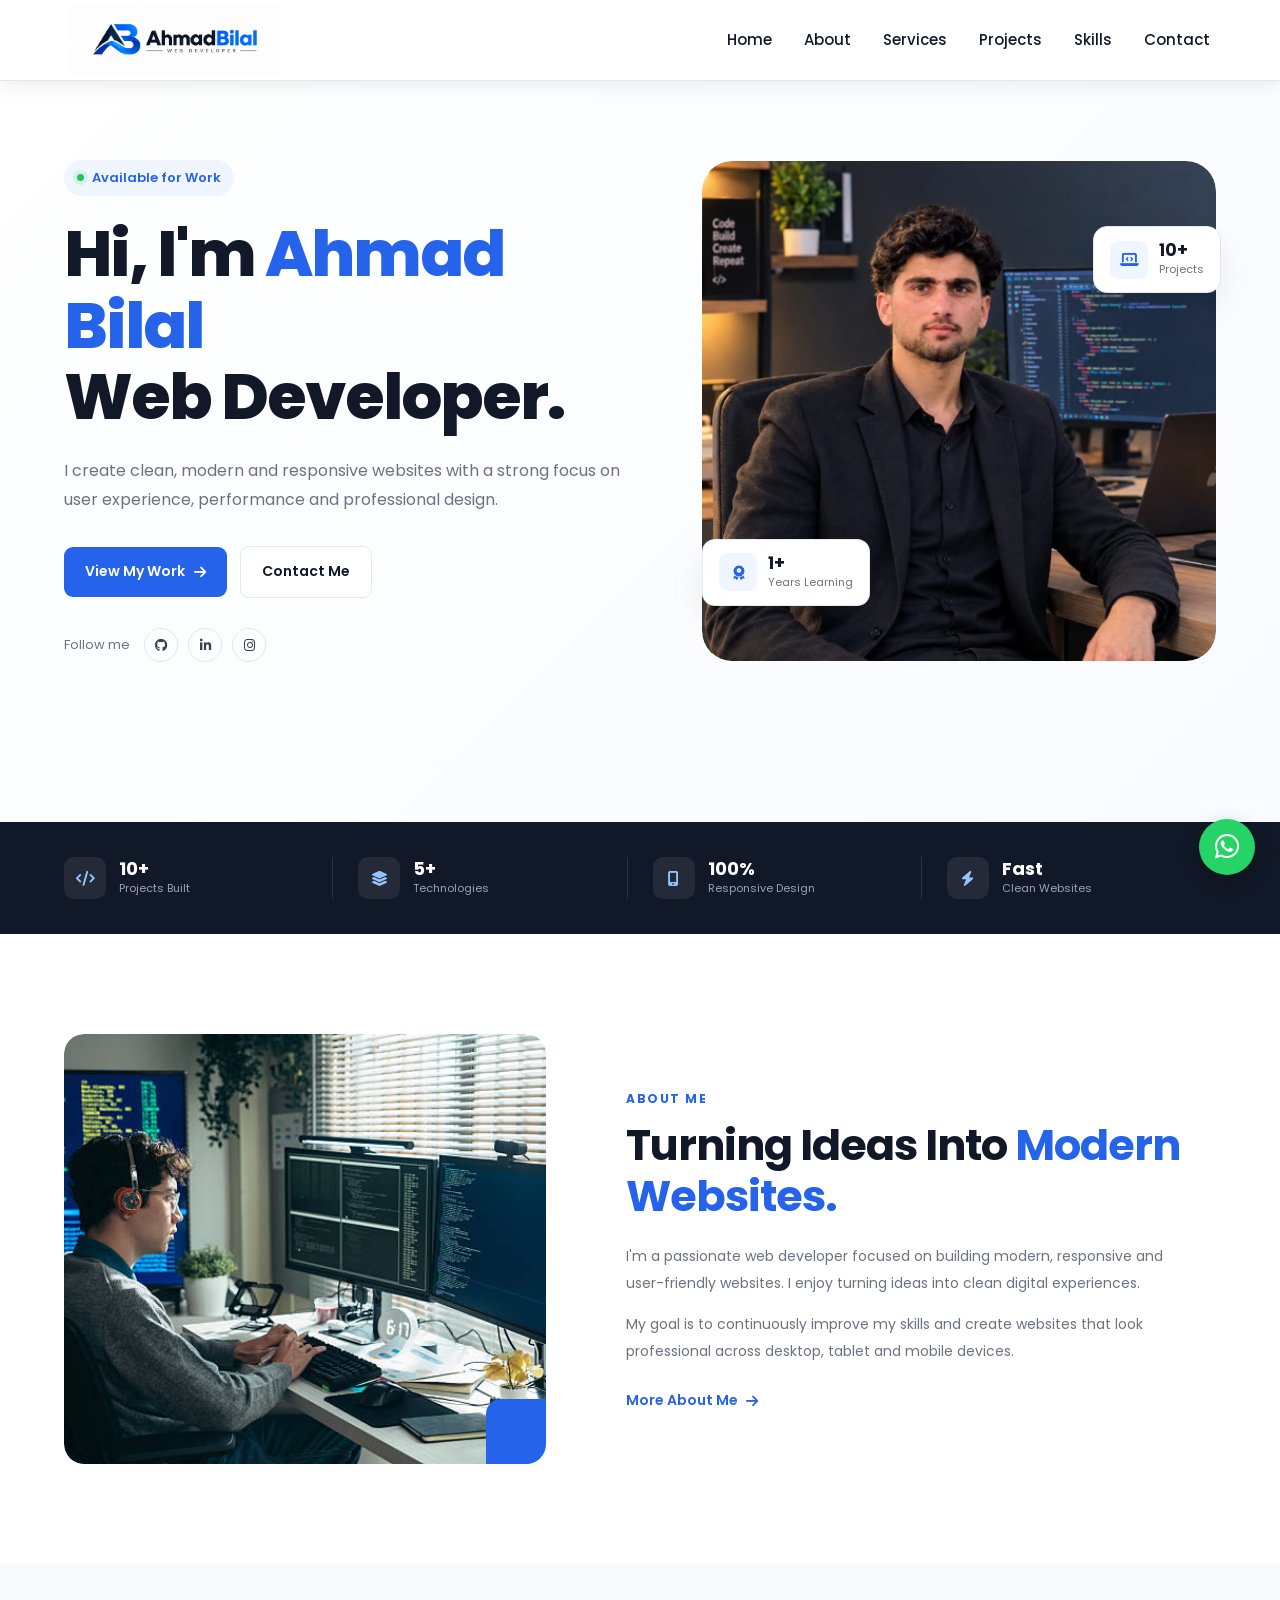
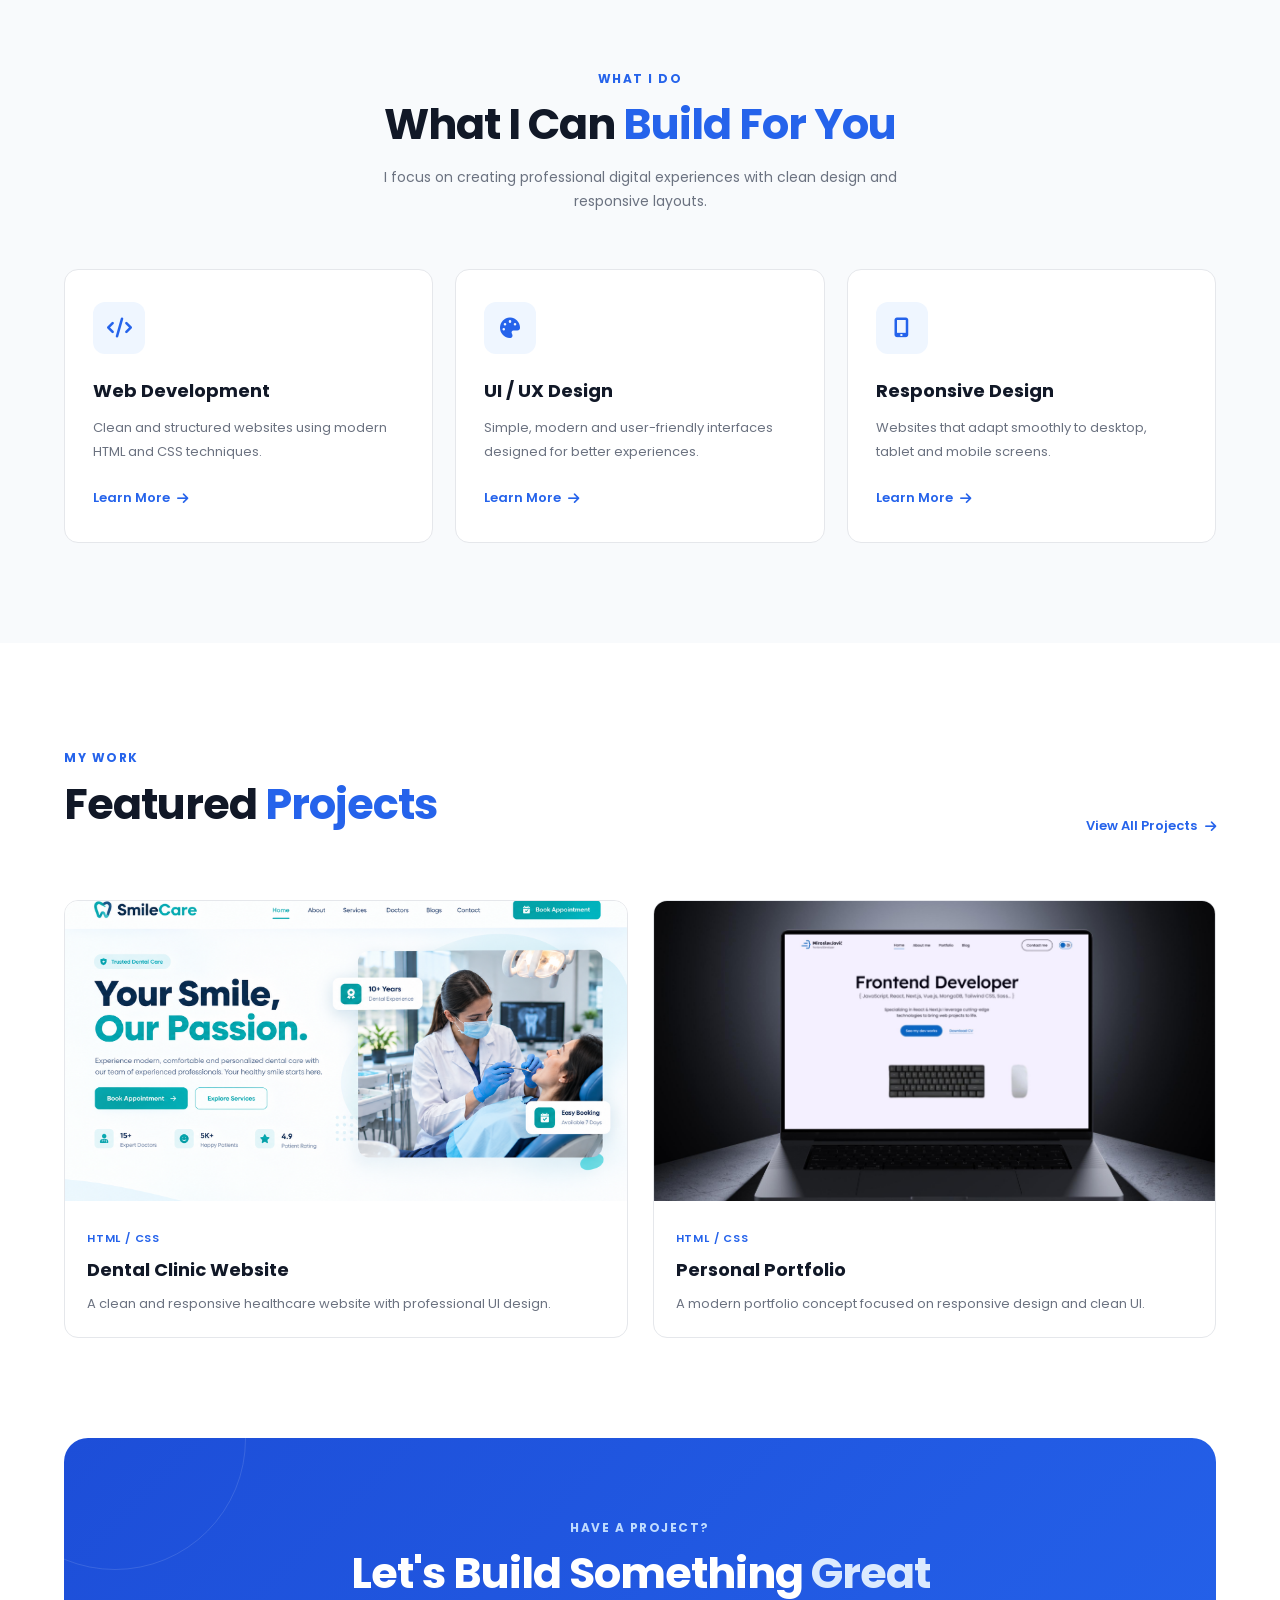
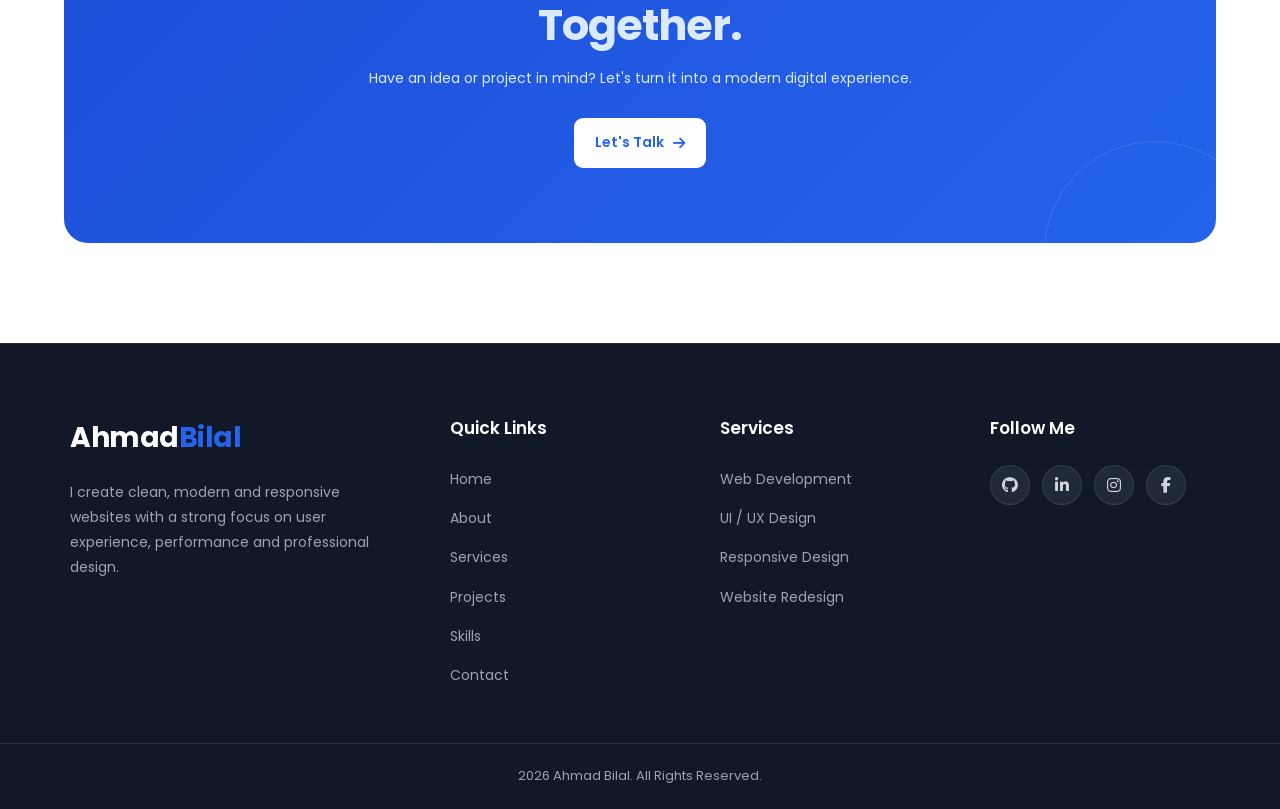
==== index.html @ e73aa239 "Add personal portfolio website" ====
<!DOCTYPE html>
<html lang="en">

<head>

    <meta charset="UTF-8">

    <meta name="viewport"
          content="width=device-width, initial-scale=1.0">

    <meta name="description"
          content="Personal portfolio website showcasing skills, projects and professional experience.">

    <title>My Portfolio | Web Developer</title>


    <!-- =========================================
         GOOGLE FONT
    ========================================= -->

    <link rel="preconnect"
          href="https://fonts.googleapis.com">

    <link rel="preconnect"
          href="https://fonts.gstatic.com"
          crossorigin>

    <link href="https://fonts.googleapis.com/css2?family=Poppins:wght@300;400;500;600;700;800&display=swap"
          rel="stylesheet">


    <!-- =========================================
         FONT AWESOME
    ========================================= -->

    <link rel="stylesheet"
          href="https://cdnjs.cloudflare.com/ajax/libs/font-awesome/6.5.2/css/all.min.css">


    <!-- =========================================
         PAGE CSS
    ========================================= -->
     
   <link rel="stylesheet" href="css/index.css">
    <link rel="stylesheet" href="css/navbar.css">
    <link rel="stylesheet" href="css/footer.css">

</head>


<body>


    <!-- =========================================
         HEADER / NAVBAR
    ========================================= -->

   <header id="navbar"></header>



    <!-- =========================================
         MAIN CONTENT
    ========================================= -->

    <main>


        <!-- =====================================
             HERO SECTION
        ====================================== -->

        <section class="hero">

            <div class="container hero-container">


                <!-- Hero Content -->

                <div class="hero-content">

                    <span class="hero-badge">
                        <span class="badge-dot"></span>
                        Available for Work
                    </span>


                    <h1>
                        Hi, I'm
                        <span>Ahmad Bilal</span>
                        <br>
                        Web Developer.
                    </h1>


                    <p>
                        I create clean, modern and responsive websites
                        with a strong focus on user experience,
                        performance and professional design.
                    </p>


                    <!-- Hero Buttons -->

                    <div class="hero-buttons">

                        <a href="projects.html"
                           class="btn btn-primary">

                            View My Work

                            <i class="fa-solid fa-arrow-right"></i>

                        </a>


                        <a href="contact.html"
                           class="btn btn-secondary">

                            Contact Me

                        </a>

                    </div>


                    <!-- Hero Social Links -->

                    <div class="hero-social">

                        <span>Follow me</span>

                        <a href="#"
                           aria-label="GitHub">
                            <i class="fa-brands fa-github"></i>
                        </a>

                        <a href="https://www.linkedin.com/in/ahmad-bilal-4a26a1421"
                           aria-label="LinkedIn">
                            <i class="fa-brands fa-linkedin-in"></i>
                        </a>

                        <a href="https://www.instagram.com/aesthetic11109?stkn=MWE2bXgydjdvMmVmZQ=="
                           aria-label="Instagram">
                            <i class="fa-brands fa-instagram"></i>
                        </a>

                    </div>

                </div>



                <!-- Hero Visual -->

                <div class="hero-visual">

                    <div class="hero-image-wrapper">

                        <img src="./portfolio-images/my-img.jpeg"
                             alt="Professional web developer working">

                    </div>


                    <!-- Experience Card -->

                    <div class="floating-card experience-card">

                        <div class="floating-icon">
                            <i class="fa-solid fa-award"></i>
                        </div>

                        <div>
                            <strong>1+</strong>
                            <span>Years Learning</span>
                        </div>

                    </div>


                    <!-- Project Card -->

                    <div class="floating-card project-card">

                        <div class="floating-icon">
                            <i class="fa-solid fa-laptop-code"></i>
                        </div>

                        <div>
                            <strong>10+</strong>
                            <span>Projects</span>
                        </div>

                    </div>

                </div>

            </div>

        </section>



        <!-- =====================================
             QUICK STATS
        ====================================== -->

        <section class="stats-section">

            <div class="container stats-grid">


                <div class="stat-item">

                    <div class="stat-icon">
                        <i class="fa-solid fa-code"></i>
                    </div>

                    <div>
                        <strong>10+</strong>
                        <span>Projects Built</span>
                    </div>

                </div>


                <div class="stat-item">

                    <div class="stat-icon">
                        <i class="fa-solid fa-layer-group"></i>
                    </div>

                    <div>
                        <strong>5+</strong>
                        <span>Technologies</span>
                    </div>

                </div>


                <div class="stat-item">

                    <div class="stat-icon">
                        <i class="fa-solid fa-mobile-screen"></i>
                    </div>

                    <div>
                        <strong>100%</strong>
                        <span>Responsive Design</span>
                    </div>

                </div>


                <div class="stat-item">

                    <div class="stat-icon">
                        <i class="fa-solid fa-bolt"></i>
                    </div>

                    <div>
                        <strong>Fast</strong>
                        <span>Clean Websites</span>
                    </div>

                </div>

            </div>

        </section>



        <!-- =====================================
             ABOUT PREVIEW
        ====================================== -->

        <section class="about-preview section-padding">

            <div class="container about-grid">


                <!-- About Image -->

                <div class="about-image">

                    <div class="image-frame">

                        <img src="./portfolio-images/working-space-img.jpg"
                             alt="Web developer workspace">

                    </div>

                </div>


                <!-- About Content -->

                <div class="about-content">

                    <span class="section-label">
                        ABOUT ME
                    </span>

                    <h2>
                        Turning Ideas Into
                        <span>Modern Websites.</span>
                    </h2>

                    <p>
                        I'm a passionate web developer focused on
                        building modern, responsive and user-friendly
                        websites. I enjoy turning ideas into clean
                        digital experiences.
                    </p>

                    <p>
                        My goal is to continuously improve my skills
                        and create websites that look professional
                        across desktop, tablet and mobile devices.
                    </p>


                    <a href="about.html"
                       class="text-btn">

                        More About Me
                        <i class="fa-solid fa-arrow-right"></i>

                    </a>

                </div>

            </div>

        </section>



        <!-- =====================================
             SERVICES / WHAT I DO
        ====================================== -->

        <section class="services-preview section-padding">

            <div class="container">


                <!-- Section Heading -->

                <div class="section-heading">

                    <span class="section-label">
                        WHAT I DO
                    </span>

                    <h2>
                        What I Can
                        <span>Build For You</span>
                    </h2>

                    <p>
                        I focus on creating professional digital
                        experiences with clean design and responsive
                        layouts.
                    </p>

                </div>


                <!-- Service Cards -->

                <div class="services-grid">


                    <!-- Card 1 -->

                    <article class="service-card">

                        <div class="service-icon">
                            <i class="fa-solid fa-code"></i>
                        </div>

                        <h3>
                            Web Development
                        </h3>

                        <p>
                            Clean and structured websites using
                            modern HTML and CSS techniques.
                        </p>

                        <a href="services.html"
                           class="service-link">

                            Learn More
                            <i class="fa-solid fa-arrow-right"></i>

                        </a>

                    </article>


                    <!-- Card 2 -->

                    <article class="service-card">

                        <div class="service-icon">
                            <i class="fa-solid fa-palette"></i>
                        </div>

                        <h3>
                            UI / UX Design
                        </h3>

                        <p>
                            Simple, modern and user-friendly
                            interfaces designed for better experiences.
                        </p>

                        <a href="services.html"
                           class="service-link">

                            Learn More
                            <i class="fa-solid fa-arrow-right"></i>

                        </a>

                    </article>


                    <!-- Card 3 -->

                    <article class="service-card">

                        <div class="service-icon">
                            <i class="fa-solid fa-mobile-screen-button"></i>
                        </div>

                        <h3>
                            Responsive Design
                        </h3>

                        <p>
                            Websites that adapt smoothly to
                            desktop, tablet and mobile screens.
                        </p>

                        <a href="services.html"
                           class="service-link">

                            Learn More
                            <i class="fa-solid fa-arrow-right"></i>

                        </a>

                    </article>


                </div>

            </div>

        </section>



        <!-- =====================================
             FEATURED PROJECTS
        ====================================== -->

        <section class="projects-preview section-padding">

            <div class="container">


                <div class="section-heading projects-heading">

                    <div>

                        <span class="section-label">
                            MY WORK
                        </span>

                        <h2>
                            Featured
                            <span>Projects</span>
                        </h2>

                    </div>


                    <a href="projects.html"
                       class="view-all-btn">

                        View All Projects
                        <i class="fa-solid fa-arrow-right"></i>

                    </a>

                </div>


                <!-- Project Cards -->

                <div class="projects-grid">


                    <!-- Project 1 -->

                    <article class="project-card">

                        <div class="project-image">

                            <img src="./portfolio-images/website-img-index.png"
                                 alt="Dental clinic website project">

                            <div class="project-overlay">

                                <a href="projects.html"
                                   aria-label="View project">
                                    <i class="fa-solid fa-arrow-up-right-from-square"></i>
                                </a>

                            </div>

                        </div>

                        <div class="project-content">

                            <span>
                                HTML / CSS
                            </span>

                            <h3>
                                Dental Clinic Website
                            </h3>

                            <p>
                                A clean and responsive healthcare
                                website with professional UI design.
                            </p>

                        </div>

                    </article>


                    <!-- Project 2 -->

                    <article class="project-card">

                        <div class="project-image">

                            <img src="./portfolio-images/project-2-portfolio.jpeg"
                                 alt="Portfolio website project">

                            <div class="project-overlay">

                                <a href="projects.html"
                                   aria-label="View project">
                                    <i class="fa-solid fa-arrow-up-right-from-square"></i>
                                </a>

                            </div>

                        </div>

                        <div class="project-content">

                            <span>
                                HTML / CSS
                            </span>

                            <h3>
                                Personal Portfolio
                            </h3>

                            <p>
                                A modern portfolio concept focused
                                on responsive design and clean UI.
                            </p>

                        </div>

                    </article>


                </div>

            </div>

        </section>



        <!-- =====================================
             CTA SECTION
        ====================================== -->

        <section class="cta-section">

            <div class="container">

                <div class="cta-box">

                    <div class="cta-content">

                        <span class="section-label">
                            HAVE A PROJECT?
                        </span>

                        <h2>
                            Let's Build Something
                            <span>Great Together.</span>
                        </h2>

                        <p>
                            Have an idea or project in mind?
                            Let's turn it into a modern digital
                            experience.
                        </p>

                        <a href="contact.html"
                           class="btn btn-light">

                            Let's Talk
                            <i class="fa-solid fa-arrow-right"></i>

                        </a>

                    </div>

                </div>

            </div>

        </section>

    </main>



    <!-- =========================================
         FOOTER
    ========================================== -->

    <footer id="footer"></footer>

    <script src="js/navbar.js"></script>
    <script src="js/footer.js"></script>

</body>

</html>
---- css/index.css ----
:root {

    --primary: #2563eb;
    --primary-dark: #1d4ed8;
    --primary-light: #eff6ff;

    --dark: #111827;
    --dark-light: #374151;

    --text: #4b5563;
    --text-light: #6b7280;

    --white: #ffffff;
    --light-bg: #f8fafc;
    --border: #e5e7eb;

    --shadow-sm:
        0 5px 20px rgba(0, 0, 0, 0.05);

    --shadow-md:
        0 15px 35px rgba(0, 0, 0, 0.08);

    --shadow-lg:
        0 25px 50px rgba(0, 0, 0, 0.12);

    --radius-sm: 8px;
    --radius-md: 14px;
    --radius-lg: 20px;

    --transition: 0.3s ease;

}


/* =====================================================
   2. RESET
===================================================== */

* {
    margin: 0;
    padding: 0;
    box-sizing: border-box;
}


html {
    scroll-behavior: smooth;
}


body {
    font-family: "Poppins", sans-serif;

    background: var(--white);
    color: var(--text);

    line-height: 1.7;

    overflow-x: hidden;
}


img {
    display: block;
    width: 100%;
}


a {
    text-decoration: none;
    color: inherit;
}


button,
input,
textarea {
    font-family: inherit;
}


/* =====================================================
   3. COMMON CONTAINER
===================================================== */

.container {
    width: 90%;
    max-width: 1200px;
    margin: 0 auto;
}


.section-padding {
    padding: 100px 0;
}


/* =====================================================
   4. HEADER / NAVBAR
===================================================== */

.header {
    width: 100%;

    background: rgba(255, 255, 255, 0.96);

    border-bottom: 1px solid var(--border);

    position: sticky;
    top: 0;

    z-index: 1000;

    backdrop-filter: blur(12px);
}


/* =====================================================
   5. HERO SECTION
===================================================== */

.hero {
    min-height: calc(100vh - 78px);

    display: flex;
    align-items: center;

    background:
        linear-gradient(
            135deg,
            #ffffff 0%,
            #f8fbff 100%
        );

    padding: 80px 0;
}


.hero-container {
    display: grid;

    grid-template-columns:
        1.05fr
        0.95fr;

    align-items: center;

    gap: 70px;
}


/* Hero Content */

.hero-content {
    max-width: 620px;
}


.hero-badge {
    display: inline-flex;
    align-items: center;

    gap: 8px;

    padding: 7px 13px;

    background: var(--primary-light);

    color: var(--primary);

    border-radius: 50px;

    font-size: 13px;
    font-weight: 600;

    margin-bottom: 22px;
}


.badge-dot {
    width: 7px;
    height: 7px;

    background: #22c55e;

    border-radius: 50%;

    box-shadow:
        0 0 0 4px rgba(34, 197, 94, 0.12);
}


.hero-content h1 {
    color: var(--dark);

    font-size: clamp(42px, 5vw, 68px);

    line-height: 1.12;

    letter-spacing: -2px;

    font-weight: 800;

    margin-bottom: 24px;
}


.hero-content h1 span {
    color: var(--primary);
}


.hero-content > p {
    max-width: 560px;

    color: var(--text-light);

    font-size: 16px;

    line-height: 1.8;

    margin-bottom: 32px;
}


/* Hero Buttons */

.hero-buttons {
    display: flex;
    align-items: center;

    gap: 13px;

    flex-wrap: wrap;

    margin-bottom: 30px;
}


.btn {
    display: inline-flex;
    align-items: center;
    justify-content: center;

    gap: 9px;

    padding: 13px 21px;

    border-radius: 9px;

    font-size: 14px;
    font-weight: 600;

    transition: var(--transition);
}


.btn-primary {
    background: var(--primary);
    color: var(--white);
}


.btn-primary:hover {
    background: var(--primary-dark);

    transform: translateY(-2px);

    box-shadow:
        0 12px 25px rgba(37, 99, 235, 0.20);
}


.btn-secondary {
    border: 1px solid var(--border);

    background: var(--white);

    color: var(--dark);
}


.btn-secondary:hover {
    border-color: var(--primary);

    color: var(--primary);

    transform: translateY(-2px);
}


/* Social */

.hero-social {
    display: flex;
    align-items: center;

    gap: 10px;
}


.hero-social > span {
    color: var(--text-light);

    font-size: 13px;

    margin-right: 4px;
}


.hero-social a {
    width: 34px;
    height: 34px;

    display: flex;
    align-items: center;
    justify-content: center;

    border: 1px solid var(--border);

    border-radius: 50%;

    color: var(--dark-light);

    font-size: 13px;

    transition: var(--transition);
}


.hero-social a:hover {
    background: var(--primary);

    border-color: var(--primary);

    color: var(--white);

    transform: translateY(-3px);
}


/* =====================================================
   6. HERO VISUAL
===================================================== */


.hero-visual {
    position: relative;
    width: 100%;
    max-width: 520px;
}


.hero-image-wrapper {
    position: relative;
    width: 100%;
    height: 500px;

    overflow: hidden;
    border-radius: 30px;
}


.hero-image-wrapper::before {
    content: "";

    position: absolute;

    width: 100%;
    height: 100%;

    right: -20px;
    bottom: -20px;

    background: var(--primary-light);

    border-radius: 24px;

    z-index: -1;
}


.hero-image-wrapper img {
    position: relative;

    width: 100%;
    height: 100%;

    display: block;

    object-fit: cover;
    object-position: center;

    border-radius: 30px;
}


/* Decorative Circle */


.hero-image-bg {
    position: absolute;
    inset: 0;
    border-radius: 30px;
}


/* =====================================================
   7. FLOATING CARDS
===================================================== */

.floating-card {
    position: absolute;

    display: flex;
    align-items: center;

    gap: 11px;

    padding: 13px 16px;

    background: var(--white);

    border: 1px solid rgba(229, 231, 235, 0.8);

    border-radius: 13px;

    box-shadow: var(--shadow-md);

    z-index: 4;
}


.floating-icon {
    width: 38px;
    height: 38px;

    display: flex;
    align-items: center;
    justify-content: center;

    background: var(--primary-light);

    color: var(--primary);

    border-radius: 9px;

    font-size: 15px;
}


.floating-card strong {
    display: block;

    color: var(--dark);

    font-size: 17px;

    line-height: 1.2;
}


.floating-card span {
    display: block;

    color: var(--text-light);

    font-size: 11px;
}


.experience-card {
    left: 0;
    bottom: 55px;
}


.project-card {
    right: -5px;
    top: 65px;
}


/* =====================================================
   8. STATS
===================================================== */

.stats-section {
    padding: 35px 0;

    background: var(--dark);
}


.stats-grid {
    display: grid;

    grid-template-columns:
        repeat(4, 1fr);

    gap: 25px;
}


.stat-item {
    display: flex;
    align-items: center;

    gap: 13px;

    padding-right: 20px;

    border-right: 1px solid rgba(255, 255, 255, 0.12);
}


.stat-item:last-child {
    border-right: none;
}


.stat-icon {
    width: 42px;
    height: 42px;

    display: flex;
    align-items: center;
    justify-content: center;

    background: rgba(255, 255, 255, 0.08);

    color: #93c5fd;

    border-radius: 10px;

    font-size: 15px;

    flex-shrink: 0;
}


.stat-item strong {
    display: block;

    color: var(--white);

    font-size: 18px;

    line-height: 1.2;
}


.stat-item span {
    display: block;

    color: #9ca3af;

    font-size: 11px;
}


/* =====================================================
   9. SECTION HEADING
===================================================== */

.section-heading {
    max-width: 650px;

    margin: 0 auto 55px;

    text-align: center;
}


.section-label {
    display: inline-block;

    color: var(--primary);

    font-size: 12px;

    font-weight: 700;

    letter-spacing: 1.5px;

    margin-bottom: 10px;
}


.section-heading h2,
.about-content h2,
.cta-content h2 {
    color: var(--dark);

    font-size: clamp(30px, 4vw, 43px);

    line-height: 1.2;

    letter-spacing: -1px;

    font-weight: 700;

    margin-bottom: 15px;
}


.section-heading h2 span,
.about-content h2 span,
.cta-content h2 span {
    color: var(--primary);
}


.section-heading p {
    color: var(--text-light);

    font-size: 14px;

    max-width: 570px;

    margin: auto;
}


/* =====================================================
   10. ABOUT PREVIEW
===================================================== */

.about-preview {
    background: var(--white);
}


.about-grid {
    display: grid;

    grid-template-columns:
        0.9fr
        1.1fr;

    align-items: center;

    gap: 80px;
}


.about-image {
    width: 100%;
}

.image-frame {
    position: relative;

    width: 100%;
    height: 430px;

    overflow: hidden;

    border-radius: 20px;
}

.image-frame img {
    width: 100%;
    height: 100%;

    display: block;

    object-fit: cover;
    object-position: center;

    border-radius: 20px;
}

.image-frame::after {
    content: "";

    position: absolute;

    width: 90px;
    height: 90px;

    right: -30px;
    bottom: -25px;

    background: var(--primary);

    border-radius: 15px;

    z-index: 0;
}



.about-content {
    max-width: 560px;
}


.about-content h2 {
    margin-bottom: 20px;
}


.about-content p {
    color: var(--text-light);

    font-size: 14px;

    line-height: 1.9;

    margin-bottom: 15px;
}


.text-btn {
    display: inline-flex;
    align-items: center;

    gap: 8px;

    color: var(--primary);

    font-size: 14px;

    font-weight: 600;

    margin-top: 10px;

    transition: var(--transition);
}


.text-btn:hover {
    gap: 13px;
}


/* =====================================================
   11. SERVICES
===================================================== */

.services-preview {
    background: var(--light-bg);
}


.services-grid {
    display: grid;

    grid-template-columns:
        repeat(3, 1fr);

    gap: 22px;
}


.service-card {
    padding: 32px 28px;

    background: var(--white);

    border: 1px solid var(--border);

    border-radius: var(--radius-md);

    transition: var(--transition);
}


.service-card:hover {
    transform: translateY(-7px);

    border-color: #bfdbfe;

    box-shadow: var(--shadow-md);
}


.service-icon {
    width: 52px;
    height: 52px;

    display: flex;
    align-items: center;
    justify-content: center;

    background: var(--primary-light);

    color: var(--primary);

    border-radius: 12px;

    font-size: 20px;

    margin-bottom: 22px;

    transition: var(--transition);
}


.service-card:hover .service-icon {
    background: var(--primary);

    color: var(--white);
}


.service-card h3 {
    color: var(--dark);

    font-size: 18px;

    margin-bottom: 10px;
}


.service-card p {
    color: var(--text-light);

    font-size: 13px;

    line-height: 1.8;

    margin-bottom: 20px;
}


.service-link {
    display: inline-flex;
    align-items: center;

    gap: 7px;

    color: var(--primary);

    font-size: 13px;

    font-weight: 600;

    transition: var(--transition);
}


.service-link:hover {
    gap: 11px;
}


/* =====================================================
   12. PROJECTS
===================================================== */

.projects-preview {
    background: var(--white);
}


.projects-heading {
    max-width: none;

    display: flex;
    align-items: flex-end;
    justify-content: space-between;

    text-align: left;
}


.projects-heading p {
    margin: 0;
}


.view-all-btn {
    display: inline-flex;
    align-items: center;

    gap: 8px;

    color: var(--primary);

    font-size: 13px;

    font-weight: 600;

    margin-bottom: 8px;

    transition: var(--transition);
}


.view-all-btn:hover {
    gap: 12px;
}


.projects-grid {
    display: grid;

    grid-template-columns:
        repeat(2, 1fr);

    gap: 25px;
}


.project-card {
    overflow: hidden;

    background: var(--white);

    border: 1px solid var(--border);

    border-radius: var(--radius-md);

    transition: var(--transition);
}


.project-card:hover {
    transform: translateY(-6px);

    box-shadow: var(--shadow-md);
}


.project-image {
    position: relative;

    height: 300px;

    overflow: hidden;
}


.project-image img {
    width: 100%;
    height: 100%;

    object-fit: cover;

    transition: 0.5s ease;
}


.project-card:hover .project-image img {
    transform: scale(1.05);
}


.project-overlay {
    position: absolute;

    inset: 0;

    display: flex;
    align-items: center;
    justify-content: center;

    background: rgba(17, 24, 39, 0.55);

    opacity: 0;

    transition: var(--transition);
}


.project-card:hover .project-overlay {
    opacity: 1;
}


.project-overlay a {
    width: 46px;
    height: 46px;

    display: flex;
    align-items: center;
    justify-content: center;

    background: var(--white);

    color: var(--primary);

    border-radius: 50%;

    transition: var(--transition);
}


.project-overlay a:hover {
    background: var(--primary);

    color: var(--white);
}


.project-content {
    padding: 22px;
}


.project-content > span {
    color: var(--primary);

    font-size: 11px;

    font-weight: 600;

    text-transform: uppercase;

    letter-spacing: 0.8px;
}


.project-content h3 {
    color: var(--dark);

    font-size: 18px;

    margin: 5px 0 7px;
}


.project-content p {
    color: var(--text-light);

    font-size: 13px;

    line-height: 1.7;
}


/* =====================================================
   13. CTA
===================================================== */

.cta-section {
    padding: 0 0 100px;

    background: var(--white);
}


.cta-box {
    position: relative;

    overflow: hidden;

    padding: 75px 60px;

    background:
        linear-gradient(
            135deg,
            #1d4ed8,
            #2563eb
        );

    border-radius: 24px;

    text-align: center;
}


.cta-box::before {
    content: "";

    position: absolute;

    width: 260px;
    height: 260px;

    top: -130px;
    left: -80px;

    border: 1px solid rgba(255, 255, 255, 0.12);

    border-radius: 50%;
}


.cta-box::after {
    content: "";

    position: absolute;

    width: 220px;
    height: 220px;

    bottom: -120px;
    right: -50px;

    border: 1px solid rgba(255, 255, 255, 0.12);

    border-radius: 50%;
}


.cta-content {
    position: relative;

    max-width: 700px;

    margin: auto;

    z-index: 2;
}


.cta-content .section-label {
    color: #bfdbfe;
}


.cta-content h2 {
    color: var(--white);

    margin-bottom: 15px;
}


.cta-content h2 span {
    color: #dbeafe;
}


.cta-content p {
    max-width: 570px;

    margin: 0 auto 28px;

    color: #dbeafe;

    font-size: 14px;
}


.btn-light {
    background: var(--white);

    color: var(--primary);
}


.btn-light:hover {
    background: #eff6ff;

    transform: translateY(-2px);

    box-shadow:
        0 12px 25px rgba(0, 0, 0, 0.15);
}



/* =====================================================
   15. TABLET
===================================================== */

@media (max-width: 992px) {


    /* Hero */

    .hero-container {
        gap: 45px;
    }


    .hero-content h1 {
        font-size: 50px;
    }


    .hero-visual {
        min-height: 450px;
    }


    .hero-image-wrapper img {
        height: 430px;
    }


    /* About */

    .about-grid {
        gap: 50px;
    }


}


/* =====================================================
   16. MOBILE
===================================================== */

@media (max-width: 768px) {


    /* Container */

    .container {
        width: 90%;
    }


    .section-padding {
        padding: 75px 0;
    }

    

    /* Hero */

    .hero {
        min-height: auto;

        padding: 70px 0 80px;
    }


    .hero-container {
        grid-template-columns: 1fr;

        gap: 60px;
    }


    .hero-content {
        max-width: 100%;

        text-align: center;
    }


    .hero-content h1 {
        font-size: clamp(38px, 10vw, 52px);

        letter-spacing: -1.5px;
    }


    .hero-content > p {
        margin-left: auto;
        margin-right: auto;
    }


    .hero-buttons {
        justify-content: center;
    }


    .hero-social {
        justify-content: center;
    }


    /* Hero Visual */

    .hero-visual {
        min-height: 430px;
    }


    .hero-image-wrapper {
    width: 100%;
    height: 400px;
}

.hero-image-wrapper img {
    width: 100%;
    height: 100%;
    object-fit: cover;
}


    .experience-card {
        left: 2%;
        bottom: 30px;
    }


    .project-card {
        right: 0;
        top: 30px;
    }


    /* Stats */

    .stats-grid {
        grid-template-columns:
            repeat(2, 1fr);

        gap: 25px 20px;
    }


    .stat-item {
        border-right: none;

        padding-right: 0;
    }


    /* About */

    .about-grid {
        grid-template-columns: 1fr;

        gap: 50px;
    }


    .about-image {
        display: flex;
        justify-content: center;
    }


    .image-frame {
        width: 100%;
    }


    .about-content {
        max-width: 100%;

        text-align: center;
    }


    /* Services */

    .services-grid {
        grid-template-columns: 1fr;

        gap: 18px;
    }


    .service-card {
        padding: 28px 24px;
    }


    /* Projects */

    .projects-heading {
        flex-direction: column;

        align-items: flex-start;

        gap: 15px;
    }


    .projects-grid {
        grid-template-columns: 1fr;
    }


    .project-image {
        height: 260px;
    }


    /* CTA */

    .cta-section {
        padding-bottom: 75px;
    }


    .cta-box {
        padding: 60px 25px;

        border-radius: 18px;
    }


}


/* =====================================================
   17. SMALL MOBILE
===================================================== */

@media (max-width: 480px) {


    .container {
        width: 92%;
    }


    .logo-text {
        font-size: 18px;
    }


    .logo-icon {
        width: 39px;
        height: 39px;

        font-size: 15px;
    }


    /* Hero */

    .hero {
        padding: 55px 0 65px;
    }


    .hero-content h1 {
        font-size: 37px;

        line-height: 1.15;
    }


    .hero-content > p {
        font-size: 13px;
    }


    .hero-buttons {
        flex-direction: column;

        width: 100%;
    }


    .hero-buttons .btn {
        width: 100%;
    }


    .hero-visual {
        min-height: 370px;
    }


   .hero-image-wrapper {
    width: 100%;
    height: 360px;
}

.hero-image-wrapper img {
    width: 100%;
    height: 100%;
    object-fit: cover;
}

    .floating-card {
        padding: 10px 11px;

        gap: 8px;
    }


    .floating-icon {
        width: 33px;
        height: 33px;

        font-size: 12px;
    }


    .floating-card strong {
        font-size: 14px;
    }


    .floating-card span {
        font-size: 9px;
    }


    .experience-card {
        left: -2px;

        bottom: 20px;
    }


    .project-card {
        right: -2px;

        top: 15px;
    }


    /* Stats */

    .stats-grid {
        grid-template-columns: 1fr;

        gap: 18px;
    }


    .stat-item {
        justify-content: center;
    }


    /* About */

    .image-frame {
    width: 100%;
    height: 350px;
}

.image-frame img {
    width: 100%;
    height: 100%;
    object-fit: cover;
}


    /* Section */

    .section-heading h2,
    .about-content h2,
    .cta-content h2 {
        font-size: 30px;
    }


    /* Projects */

    .project-image {
        height: 220px;
    }


    /* CTA */

    .cta-box {
        padding: 50px 20px;
    }


    .cta-content p {
        font-size: 13px;
    }



}
---- css/navbar.css ----
:root {
    --navbar-primary: #2563eb;
    --navbar-primary-dark: #1d4ed8;
    --navbar-text: #111827;
    --navbar-text-light: #6b7280;
    --navbar-white: #ffffff;
    --navbar-border: #e5e7eb;
    --navbar-shadow: 0 4px 20px rgba(0, 0, 0, 0.08);
}


/* =========================================================
   HEADER
   ========================================================= */

.header {
    position: fixed;
    top: 0;
    left: 0;

    width: 100%;

    background: var(--navbar-white);
    border-bottom: 1px solid var(--navbar-border);
    box-shadow: var(--navbar-shadow);

    z-index: 1000;
}


/* =========================================================
   NAVBAR
   ========================================================= */

.navbar {
    width: 100%;
    max-width: 1200px;
    min-height: 80px;

    margin: 0 auto;
    padding: 0 30px;

    display: flex;
    align-items: center;
    justify-content: space-between;
}


/* =========================================================
   LOGO
   ========================================================= */

.logo {
    color: var(--navbar-text);

    font-size: 28px;
    font-weight: 700;

    text-decoration: none;
    letter-spacing: -0.5px;

    transition: color 0.3s ease;
}

.logo span {
    color: var(--navbar-primary);
}

.logo:hover {
    color: var(--navbar-primary);
}

.logo img {
    width: 210px;
    height: auto;
    display: block;
}

/* =========================================================
   NAVIGATION MENU
   ========================================================= */

.nav-menu {
    display: flex;
    align-items: center;

    gap: 32px;

    margin: 0;
    padding: 0;

    list-style: none;
}

.nav-menu li {
    margin: 0;
    padding: 0;
}


/* ---------- Navigation Links ---------- */

.nav-menu a {
    position: relative;

    display: inline-block;

    color: var(--navbar-text);

    font-size: 15px;
    font-weight: 500;

    text-decoration: none;

    transition: color 0.3s ease;
}


/* ---------- Link Hover Line ---------- */

.nav-menu a::after {
    content: "";

    position: absolute;

    left: 0;
    bottom: -7px;

    width: 0;
    height: 2px;

    background: var(--navbar-primary);

    transition: width 0.3s ease;
}

.nav-menu a:hover {
    color: var(--navbar-primary);
}

.nav-menu a:hover::after {
    width: 100%;
}


/* =========================================================
   MOBILE MENU BUTTON
   ========================================================= */

.menu-toggle {
    display: none;

    width: 42px;
    height: 42px;

    align-items: center;
    justify-content: center;

    border: none;
    border-radius: 8px;

    background: transparent;

    color: var(--navbar-text);

    font-size: 22px;

    cursor: pointer;

    transition: all 0.3s ease;
}

.menu-toggle:hover {
    background: #f3f4f6;
    color: var(--navbar-primary);
}


/* =========================================================
   TABLET
   ========================================================= */

@media (max-width: 900px) {

    .navbar {
        min-height: 75px;
        padding: 0 24px;
    }

    .nav-menu {
        gap: 22px;
    }

    .nav-menu a {
        font-size: 14px;
    }

}


/* =========================================================
   MOBILE
   ========================================================= */

@media (max-width: 768px) {

    .logo img {
        width: 170px;
    }

    .navbar {
        min-height: 70px;
        padding: 0 20px;
    }


    /* ---------- Logo ---------- */

    .logo {
        font-size: 25px;
    }


    /* ---------- Show Hamburger ---------- */

    .menu-toggle {
        display: flex;
    }


    /* ---------- Mobile Navigation ---------- */

    .nav-menu {
        position: absolute;

        top: 70px;
        left: 0;

        width: 100%;

        display: none;
        flex-direction: column;
        align-items: flex-start;

        gap: 0;

        padding: 15px 20px;

        background: var(--navbar-white);

        border-top: 1px solid var(--navbar-border);

        box-shadow: var(--navbar-shadow);
    }


    /* ---------- Menu Open ---------- */

    .nav-menu.active {
        display: flex;
    }


    /* ---------- Mobile Menu Items ---------- */

    .nav-menu li {
        width: 100%;
    }


    /* ---------- Mobile Links ---------- */

    .nav-menu a {
        display: block;

        width: 100%;

        padding: 14px 5px;

        font-size: 15px;
    }


    /* Remove hover line on mobile */

    .nav-menu a::after {
        display: none;
    }

}


/* =========================================================
   SMALL MOBILE
   ========================================================= */

@media (max-width: 480px) {

    .navbar {
        padding: 0 16px;
    }

    .logo {
        font-size: 23px;
    }

    .menu-toggle {
        width: 40px;
        height: 40px;

        font-size: 21px;
    }

    .nav-menu {
        top: 70px;
        padding: 12px 16px;
    }

}
---- css/footer.css ----
:root {
    --footer-bg: #111827;
    --footer-bg-light: #1f2937;
    --footer-text: #d1d5db;
    --footer-text-light: #9ca3af;
    --footer-white: #ffffff;
    --footer-primary: #2563eb;
    --footer-border: rgba(255, 255, 255, 0.1);
}



.footer {
    position: relative;
    z-index: 2;
    border-top: 1px solid rgba(255, 255, 255, 0.08);
    width: 100%;
    background: var(--footer-bg);
    color: var(--footer-text);
}


/* =========================================================
   FOOTER CONTAINER
   ========================================================= */

.footer-container {
    width: 100%;
    max-width: 1200px;

    margin: 0 auto;
    padding: 70px 30px 55px;

    display: grid;
    grid-template-columns: 1.5fr 1fr 1fr 1fr;

    gap: 50px;
}


/* =========================================================
   FOOTER COLUMNS
   ========================================================= */

.footer-column {
    display: flex;
    flex-direction: column;
}

.footer-column h3 {
    margin: 0 0 22px;

    color: var(--footer-white);

    font-size: 17px;
    font-weight: 600;
}


/* =========================================================
   FOOTER LOGO
   ========================================================= */

.footer-logo {
    display: inline-block;

    margin-bottom: 18px;

    color: var(--footer-white);

    font-size: 28px;
    font-weight: 700;

    text-decoration: none;
    letter-spacing: -0.5px;

    transition: color 0.3s ease;
}

.footer-logo span {
    color: var(--footer-primary);
}

.footer-logo:hover {
    color: var(--footer-primary);
}


/* =========================================================
   FOOTER ABOUT
   ========================================================= */

.footer-about p {
    max-width: 330px;

    margin: 0;

    color: var(--footer-text-light);

    font-size: 14px;
    line-height: 1.8;
}


/* =========================================================
   FOOTER LINKS
   ========================================================= */

.footer-links {
    display: flex;
    flex-direction: column;

    gap: 12px;

    margin: 0;
    padding: 0;

    list-style: none;
}

.footer-links li {
    margin: 0;
    padding: 0;
}

.footer-links a {
    display: inline-block;

    color: var(--footer-text-light);

    font-size: 14px;
    line-height: 1.5;

    text-decoration: none;

    transition:
        color 0.3s ease,
        transform 0.3s ease;
}

.footer-links a:hover {
    color: var(--footer-white);
    transform: translateX(4px);
}


/* =========================================================
   SOCIAL LINKS
   ========================================================= */

.footer-social {
    display: flex;
    align-items: center;

    gap: 12px;
}

.footer-social a {
    width: 40px;
    height: 40px;

    display: flex;
    align-items: center;
    justify-content: center;

    border: 1px solid var(--footer-border);
    border-radius: 50%;

    background: var(--footer-bg-light);

    color: var(--footer-text);

    font-size: 16px;

    text-decoration: none;

    transition:
        background 0.3s ease,
        color 0.3s ease,
        border-color 0.3s ease,
        transform 0.3s ease;
}

.footer-social a:hover {
    background: var(--footer-primary);

    color: var(--footer-white);

    border-color: var(--footer-primary);

    transform: translateY(-3px);
}


/* =========================================================
   FOOTER BOTTOM
   ========================================================= */

.footer-bottom {
    border-top: 1px solid var(--footer-border);

    padding: 22px 30px;

    text-align: center;
}

.footer-bottom p {
    margin: 0;

    color: var(--footer-text-light);

    font-size: 13px;
    line-height: 1.6;
}


/* =========================================================
   LARGE TABLET
   ========================================================= */

@media (max-width: 1000px) {

    .footer-container {
        grid-template-columns: 1.5fr 1fr 1fr;

        gap: 40px;

        padding: 60px 25px 45px;
    }

    .footer-social {
        grid-column: 1 / -1;
    }

}


/* =========================================================
   TABLET
   ========================================================= */

@media (max-width: 768px) {

    .footer-container {
        grid-template-columns: repeat(2, 1fr);

        gap: 40px 30px;

        padding: 55px 25px 40px;
    }

    .footer-about {
        grid-column: 1 / -1;
    }

    .footer-about p {
        max-width: 600px;
    }

    .footer-social {
        grid-column: auto;
    }

    .footer-bottom {
        padding: 20px;
    }

}


/* =========================================================
   MOBILE
   ========================================================= */

@media (max-width: 576px) {

    .footer-container {
        grid-template-columns: 1fr;

        gap: 35px;

        padding: 50px 20px 40px;
    }

    .footer-about {
        grid-column: auto;
    }

    .footer-column h3 {
        margin-bottom: 16px;

        font-size: 16px;
    }

    .footer-logo {
        font-size: 25px;
    }

    .footer-about p {
        font-size: 14px;
        line-height: 1.7;
    }

    .footer-links {
        gap: 10px;
    }

    .footer-social {
        gap: 10px;
    }

    .footer-social a {
        width: 38px;
        height: 38px;

        font-size: 15px;
    }

}


/* =========================================================
   SMALL MOBILE
   ========================================================= */

@media (max-width: 400px) {

    .footer-container {
        padding: 45px 16px 35px;
    }

    .footer-bottom {
        padding: 18px 16px;
    }

    .footer-bottom p {
        font-size: 12px;
    }

}

/* =========================================================
   FIXED WHATSAPP BUTTON
   ========================================================= */

.whatsapp-fixed {
    position: fixed;

    right: 25px;
    bottom: 25px;

    width: 56px;
    height: 56px;

    display: flex;
    align-items: center;
    justify-content: center;

    background: #25d366;
    color: #ffffff;

    border-radius: 50%;

    font-size: 28px;

    text-decoration: none;

    box-shadow: 0 6px 20px rgba(0, 0, 0, 0.20);

    z-index: 999;

    transition:
        transform 0.3s ease,
        box-shadow 0.3s ease;
}

.whatsapp-fixed:hover {
    transform: translateY(-4px) scale(1.05);

    box-shadow: 0 10px 25px rgba(0, 0, 0, 0.25);
}


/* ---------- Mobile ---------- */

@media (max-width: 576px) {

    .whatsapp-fixed {
        right: 18px;
        bottom: 18px;

        width: 50px;
        height: 50px;

        font-size: 25px;
    }

}
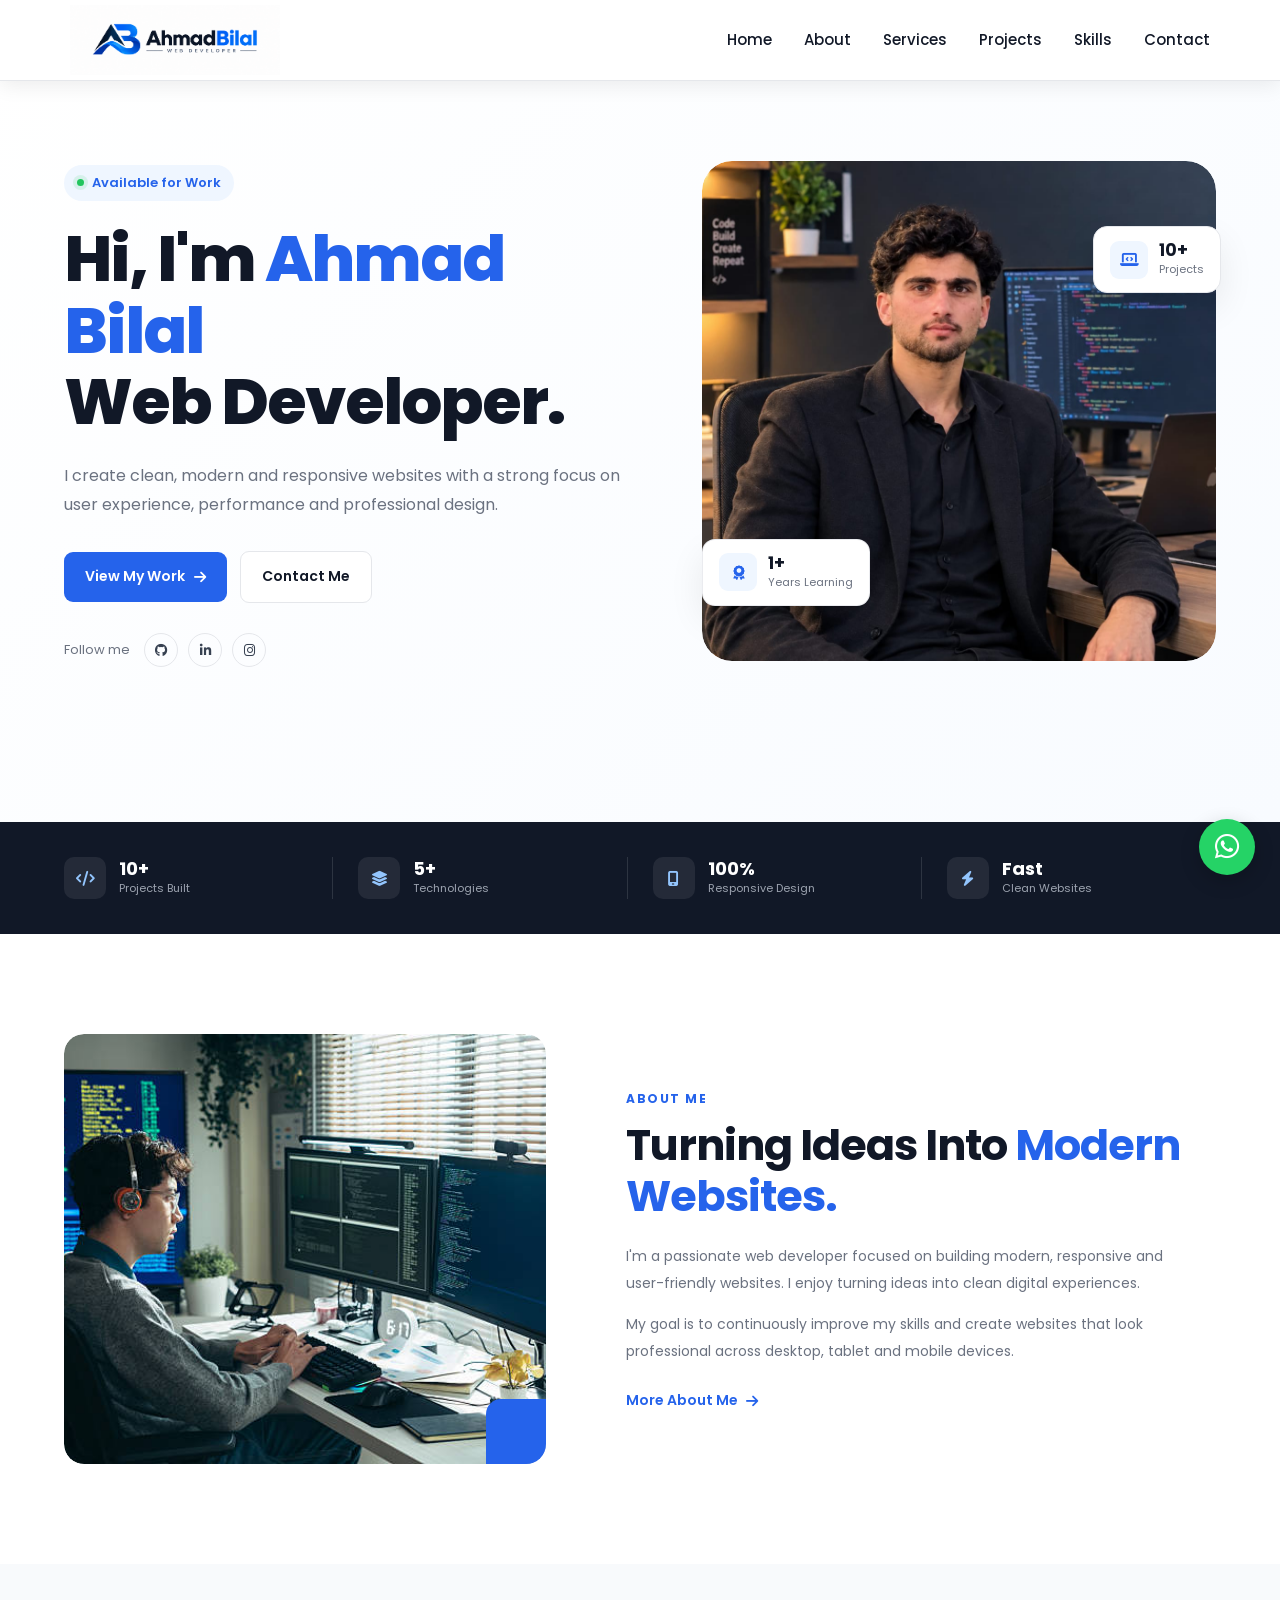
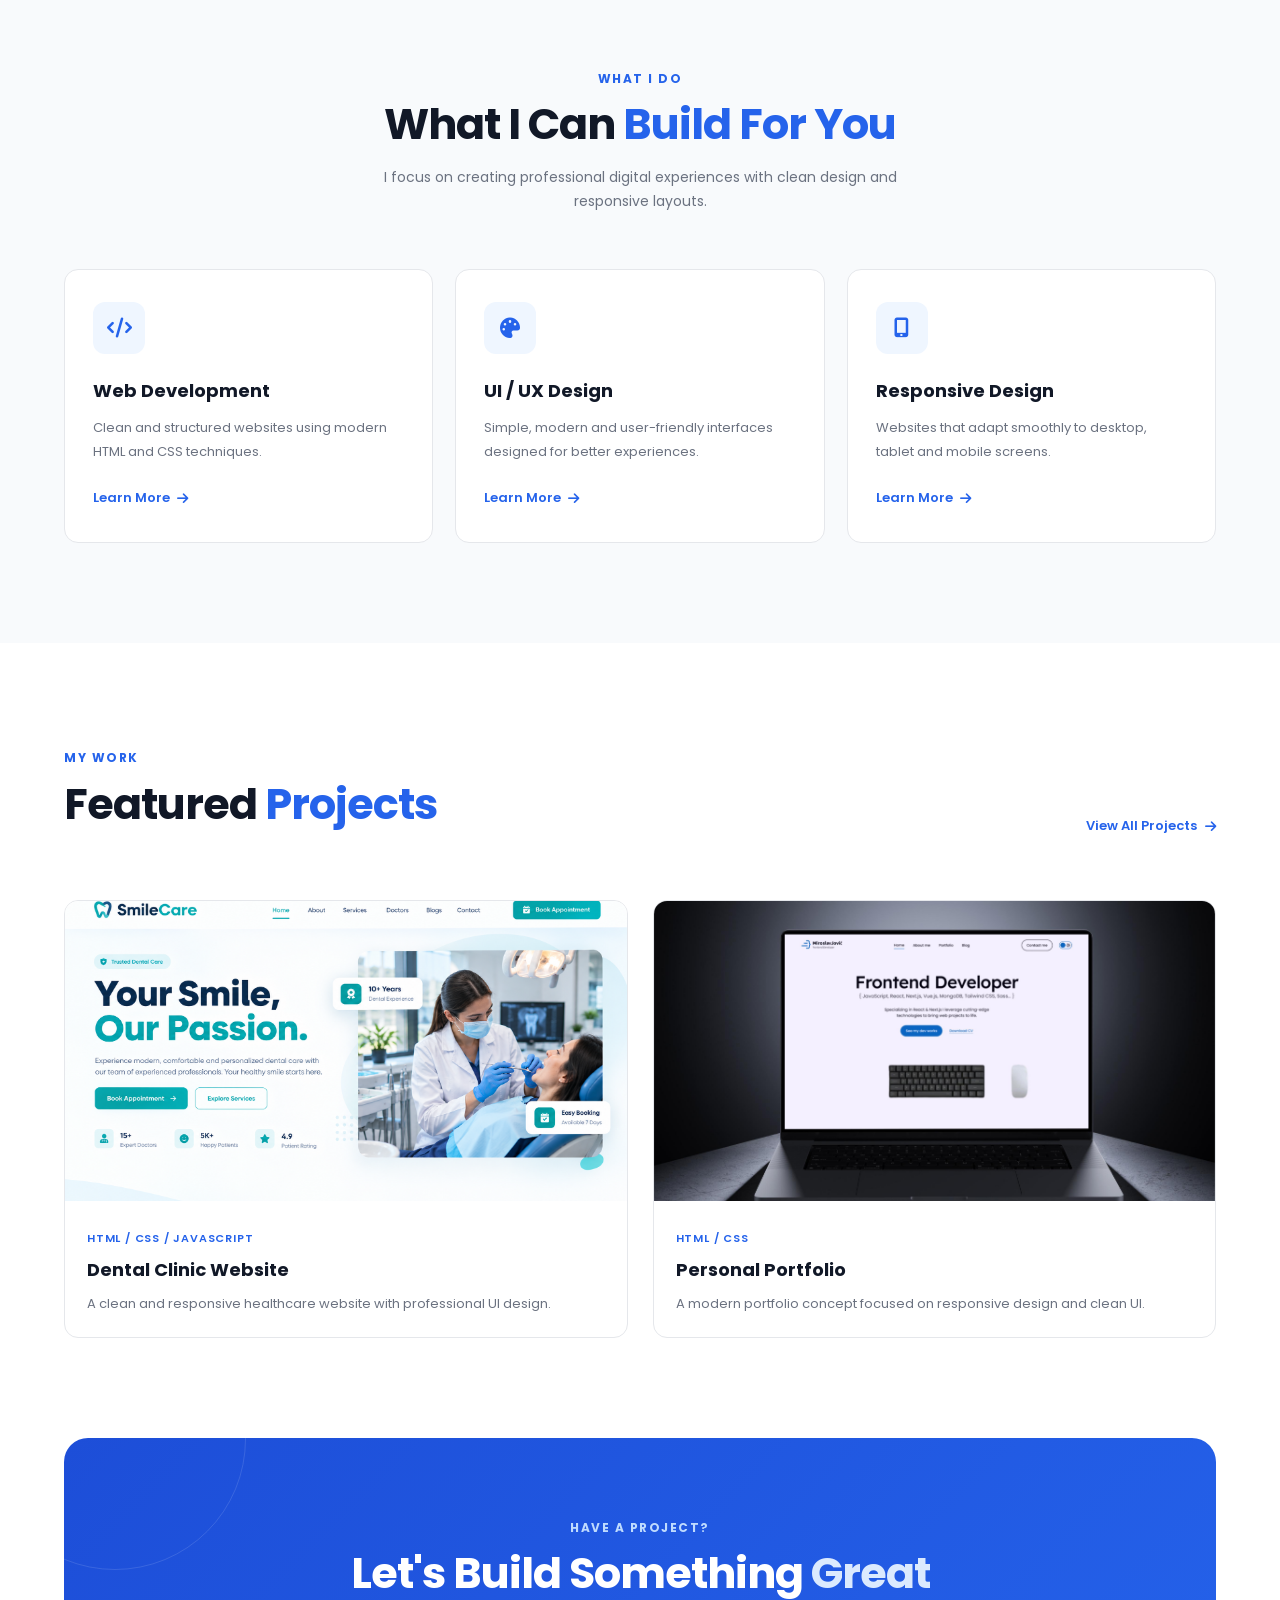
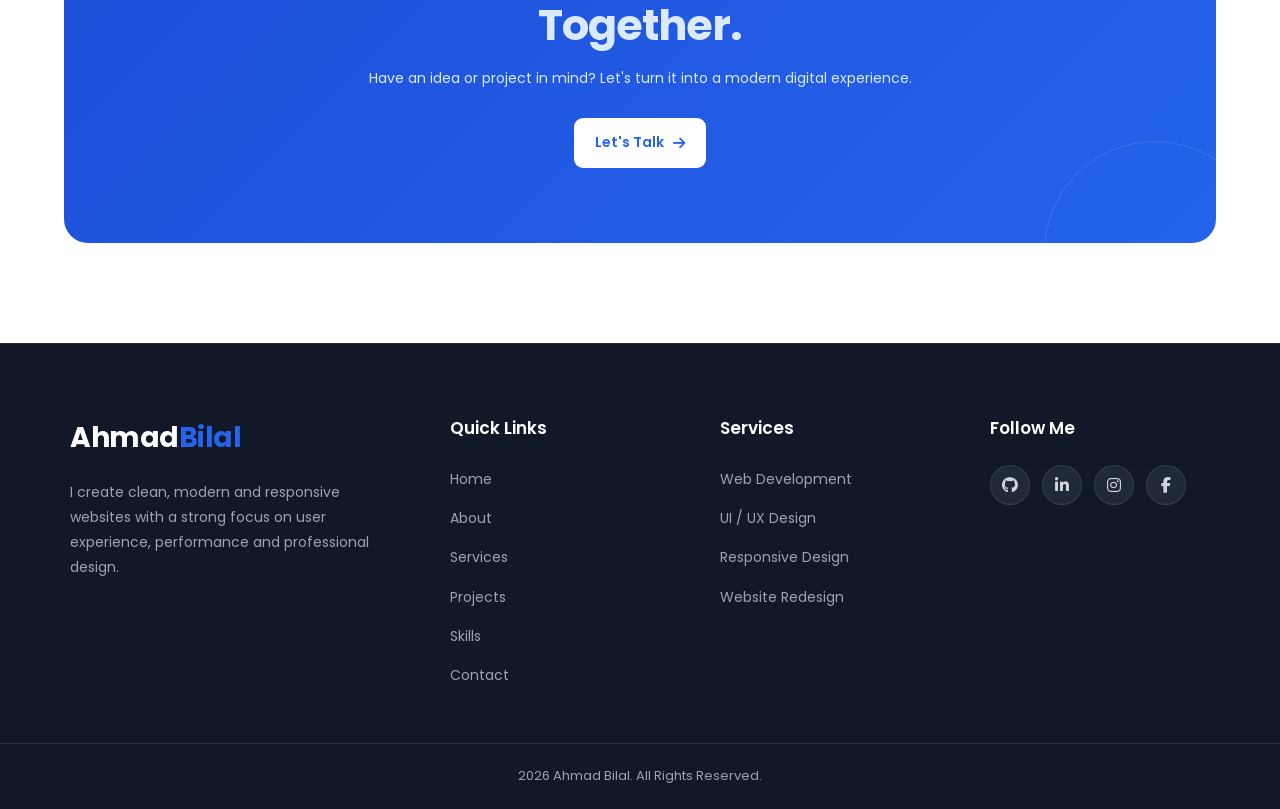
==== commit 4121b9fa: "new changes agin" ====
--- a/index.html
+++ b/index.html
@@ -530,7 +530,7 @@
                         <div class="project-content">
 
                             <span>
-                                HTML / CSS
+                                HTML / CSS / JAVASCRIPT
                             </span>
 
                             <h3>
--- a/css/index.css
+++ b/css/index.css
@@ -152,6 +152,7 @@
 /* Hero Content */
 
 .hero-content {
+    padding-top:10px ;
     max-width: 620px;
 }
 
@@ -411,6 +412,7 @@
 
 .floating-card {
     position: absolute;
+    
 
     display: flex;
     align-items: center;
@@ -434,6 +436,7 @@
 .floating-icon {
     width: 38px;
     height: 38px;
+   
 
     display: flex;
     align-items: center;
@@ -1208,7 +1211,17 @@
 
     .section-padding {
         padding: 75px 0;
-    }
+        
+    }
+
+    .section-heading {
+        margin-bottom: 38px;
+    }
+
+    .section-heading h2 {
+        font-size: 32px;
+    }
+
 
     
 
@@ -1230,6 +1243,7 @@
 
     .hero-content {
         max-width: 100%;
+        padding-top: 30px;
 
         text-align: center;
     }
@@ -1305,6 +1319,8 @@
         padding-right: 0;
     }
 
+    
+
 
     /* About */
 
@@ -1390,6 +1406,14 @@
 ===================================================== */
 
 @media (max-width: 480px) {
+
+      .project-card:first-child .project-image img {
+        width: 100%;
+        height: 220px;
+        object-fit: cover;
+        object-position: center center;
+        display: block;
+    }
 
 
     .container {
@@ -1497,17 +1521,30 @@
 
 
     /* Stats */
-
-    .stats-grid {
-        grid-template-columns: 1fr;
-
-        gap: 18px;
-    }
-
-
-    .stat-item {
-        justify-content: center;
-    }
+.stats-grid {
+    grid-template-columns: repeat(2, 1fr);
+    gap: 15px;
+}
+
+.stat-item {
+    justify-content: center;
+    gap: 8px;
+    padding: 14px 5px;
+}
+
+.stat-icon {
+    width: 38px;
+    height: 38px;
+    flex-shrink: 0;
+}
+
+.stat-item strong {
+    font-size: 18px;
+}
+
+.stat-item span {
+    font-size: 10px;
+}
 
 
     /* About */
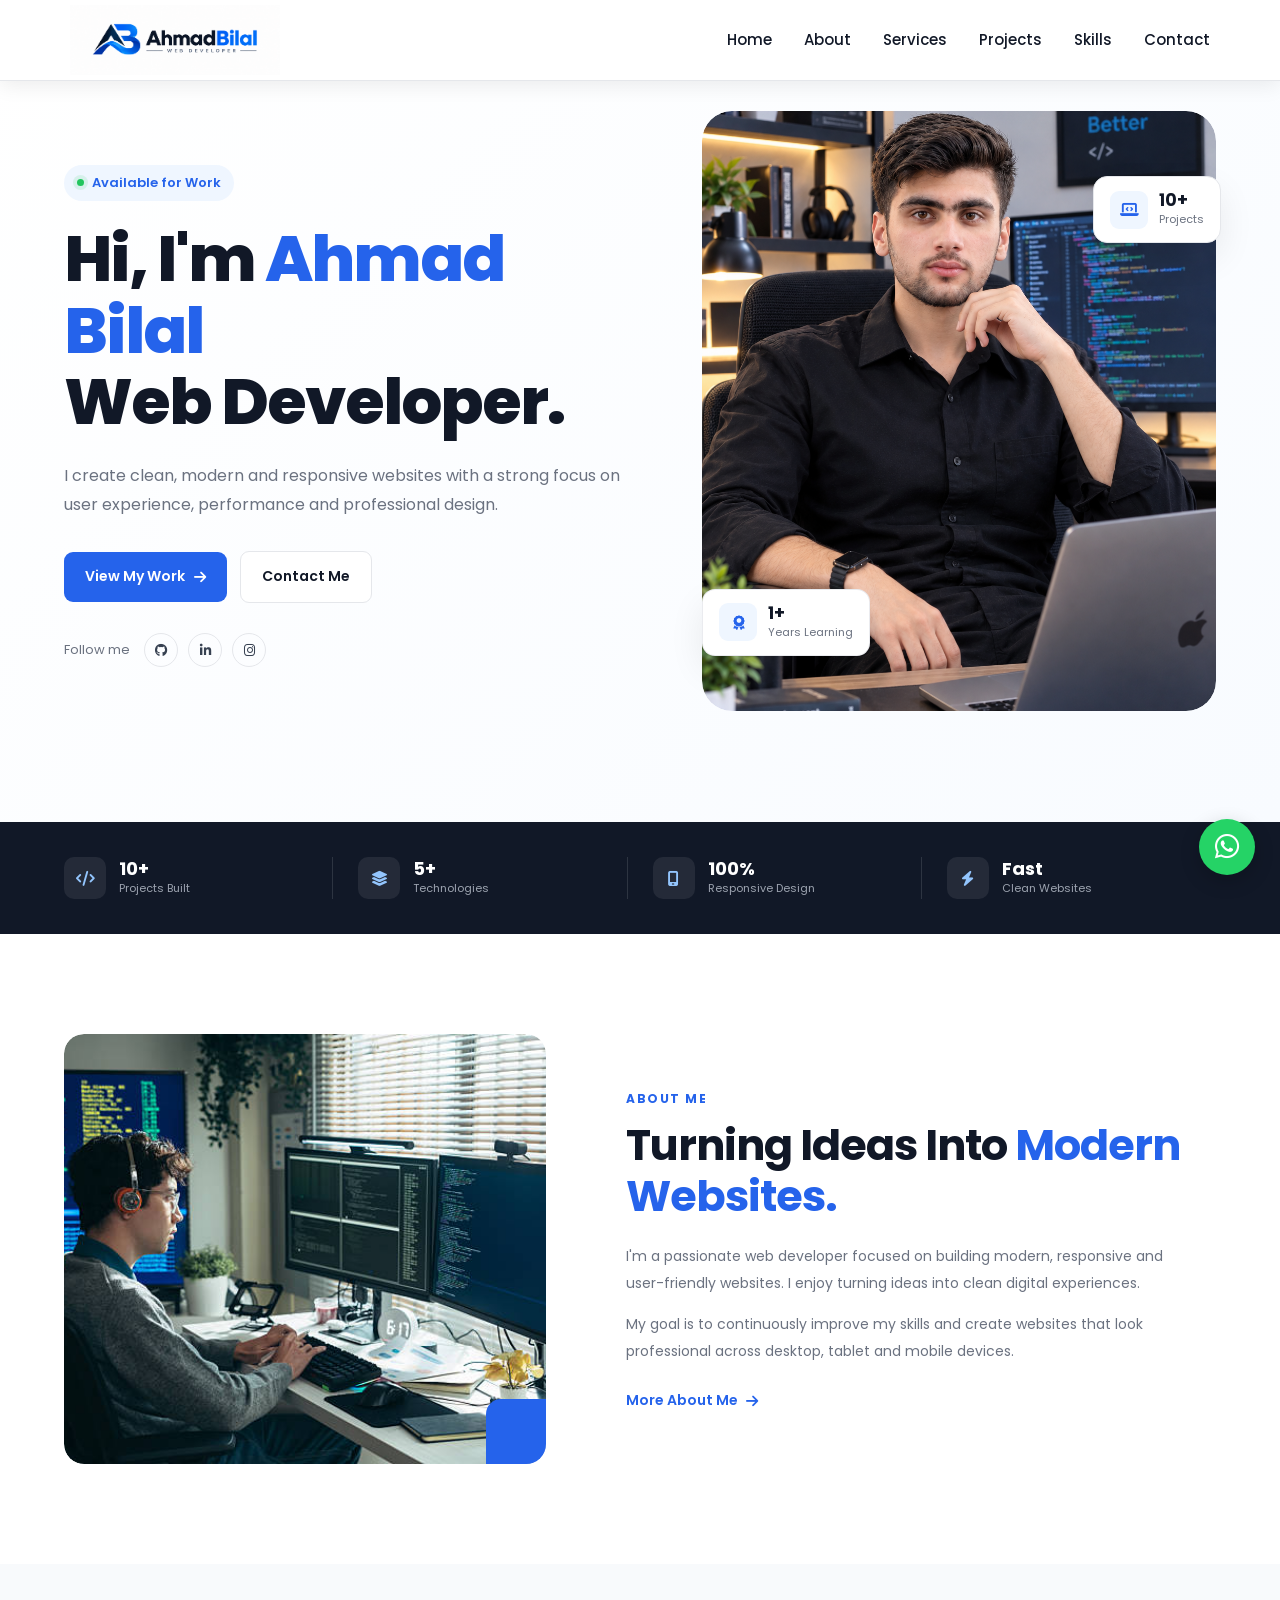
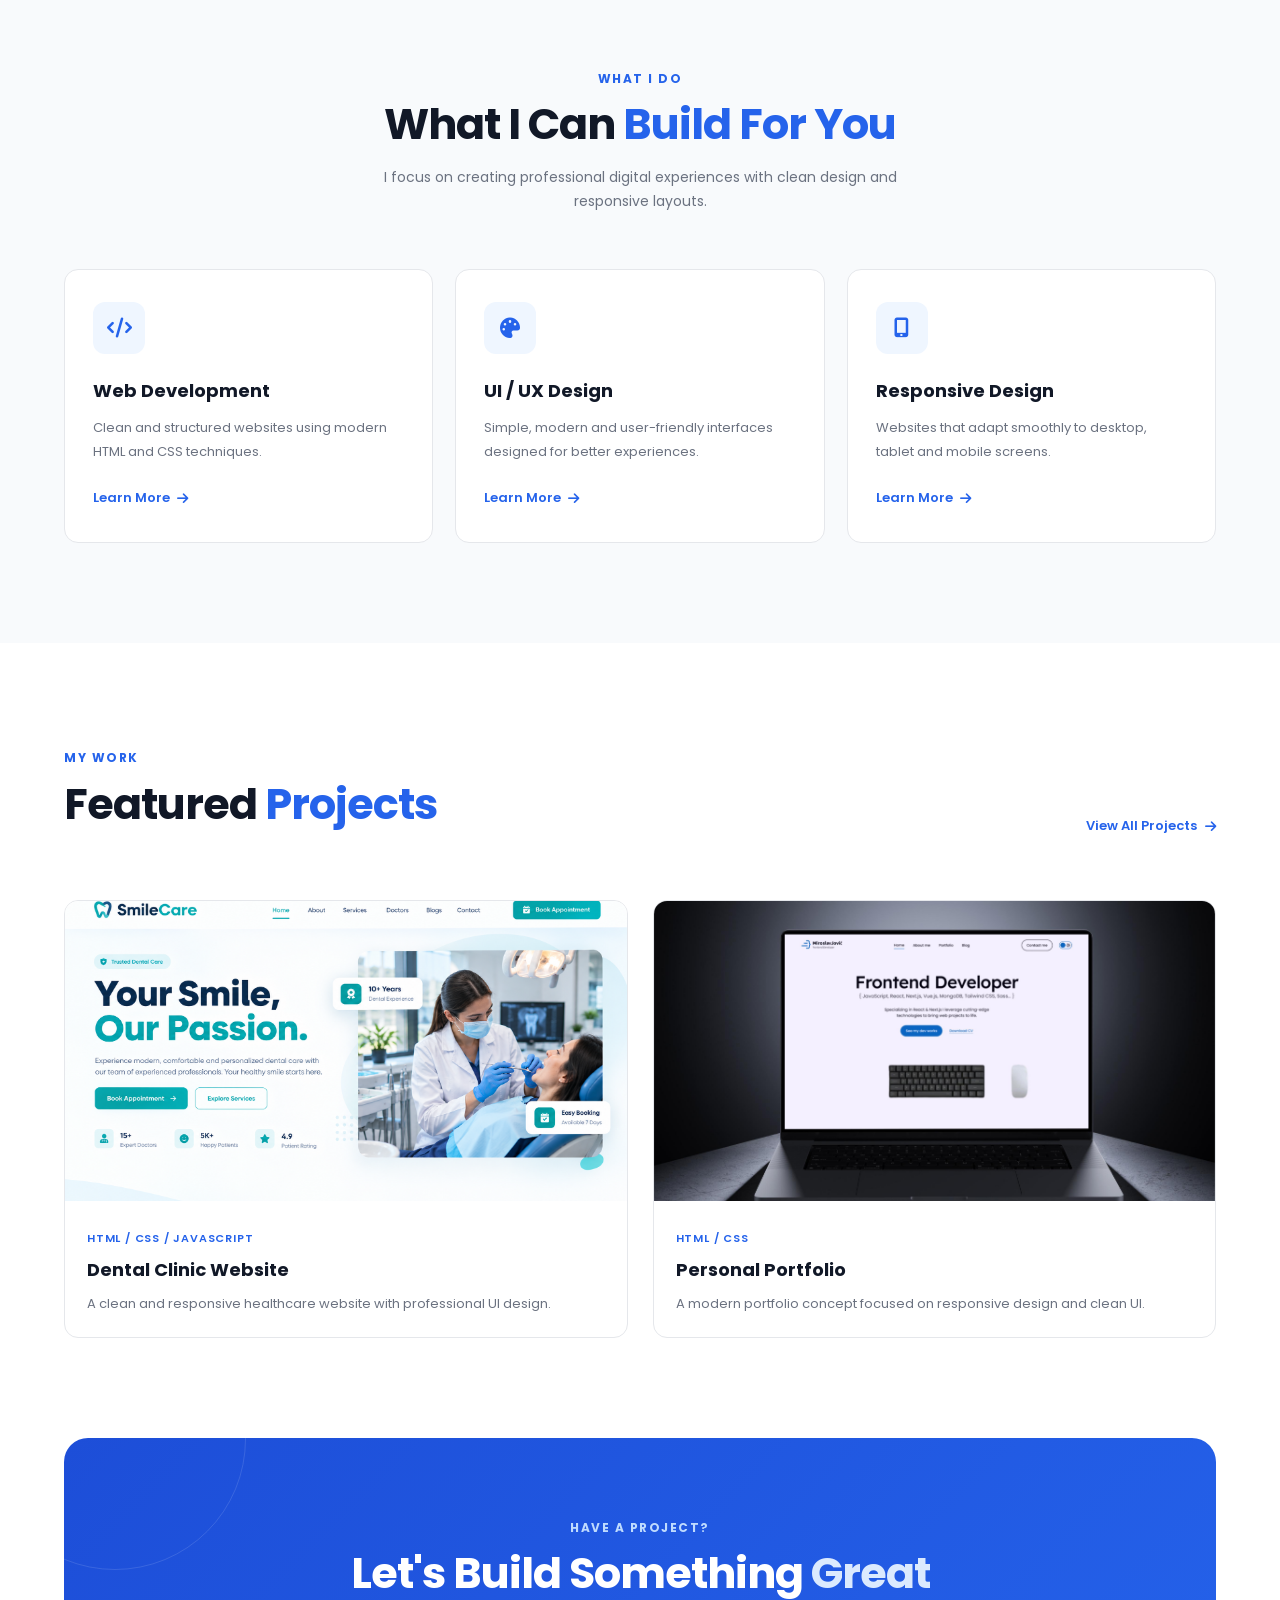
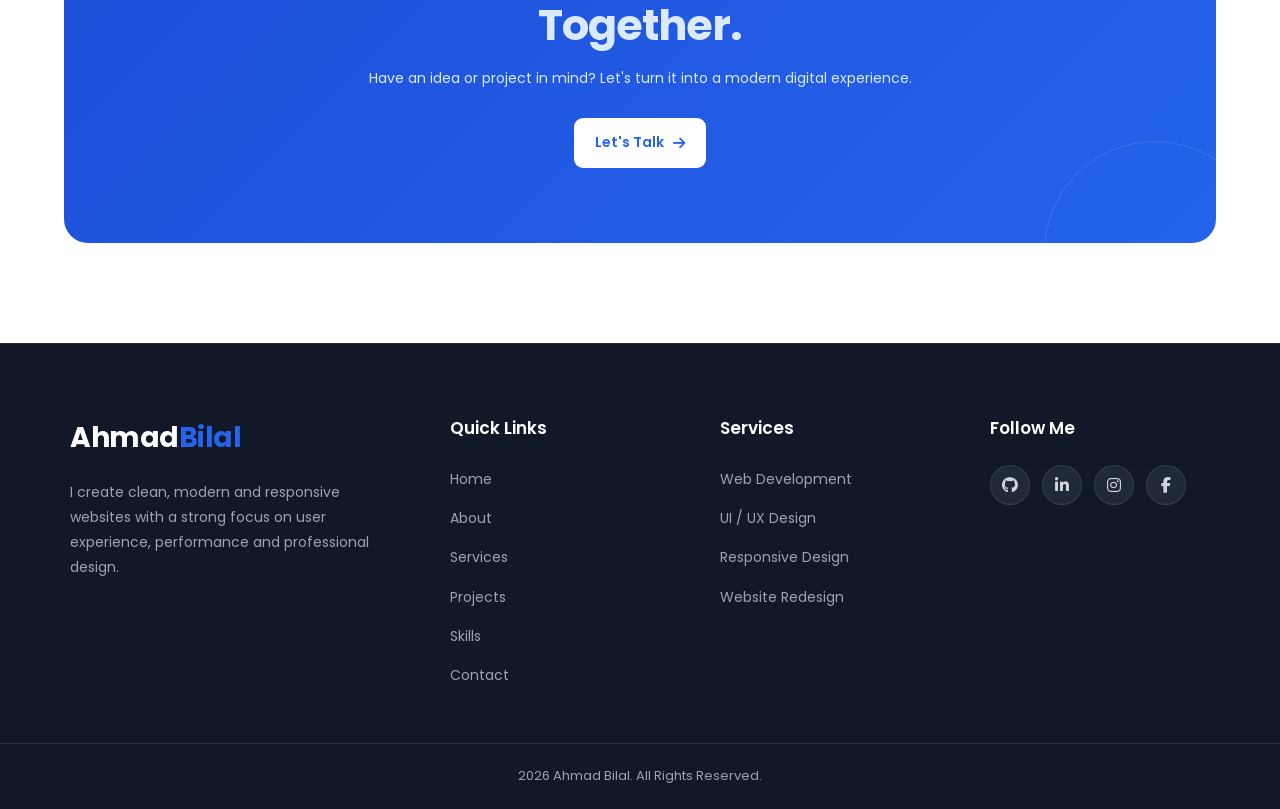
==== commit c7fda0ef: "added new pic in my website" ====
--- a/index.html
+++ b/index.html
@@ -157,7 +157,7 @@
 
                     <div class="hero-image-wrapper">
 
-                        <img src="./portfolio-images/my-img.jpeg"
+                        <img src="./portfolio-images/personalportfolio.img.png"
                              alt="Professional web developer working">
 
                     </div>
--- a/css/index.css
+++ b/css/index.css
@@ -355,7 +355,7 @@
 .hero-image-wrapper {
     position: relative;
     width: 100%;
-    height: 500px;
+    height: 600px;
 
     overflow: hidden;
     border-radius: 30px;
@@ -1406,15 +1406,21 @@
 ===================================================== */
 
 @media (max-width: 480px) {
-
-      .project-card:first-child .project-image img {
+    
+    /* Dental Project Image - Mobile */
+
+    .project-card:first-child .project-image {
+        height: 190px;
+        overflow: hidden;
+    }
+
+    .project-card:first-child .project-image img {
         width: 100%;
-        height: 220px;
+        height: 100%;
         object-fit: cover;
-        object-position: center center;
+        object-position: center;
         display: block;
     }
-
 
     .container {
         width: 92%;
